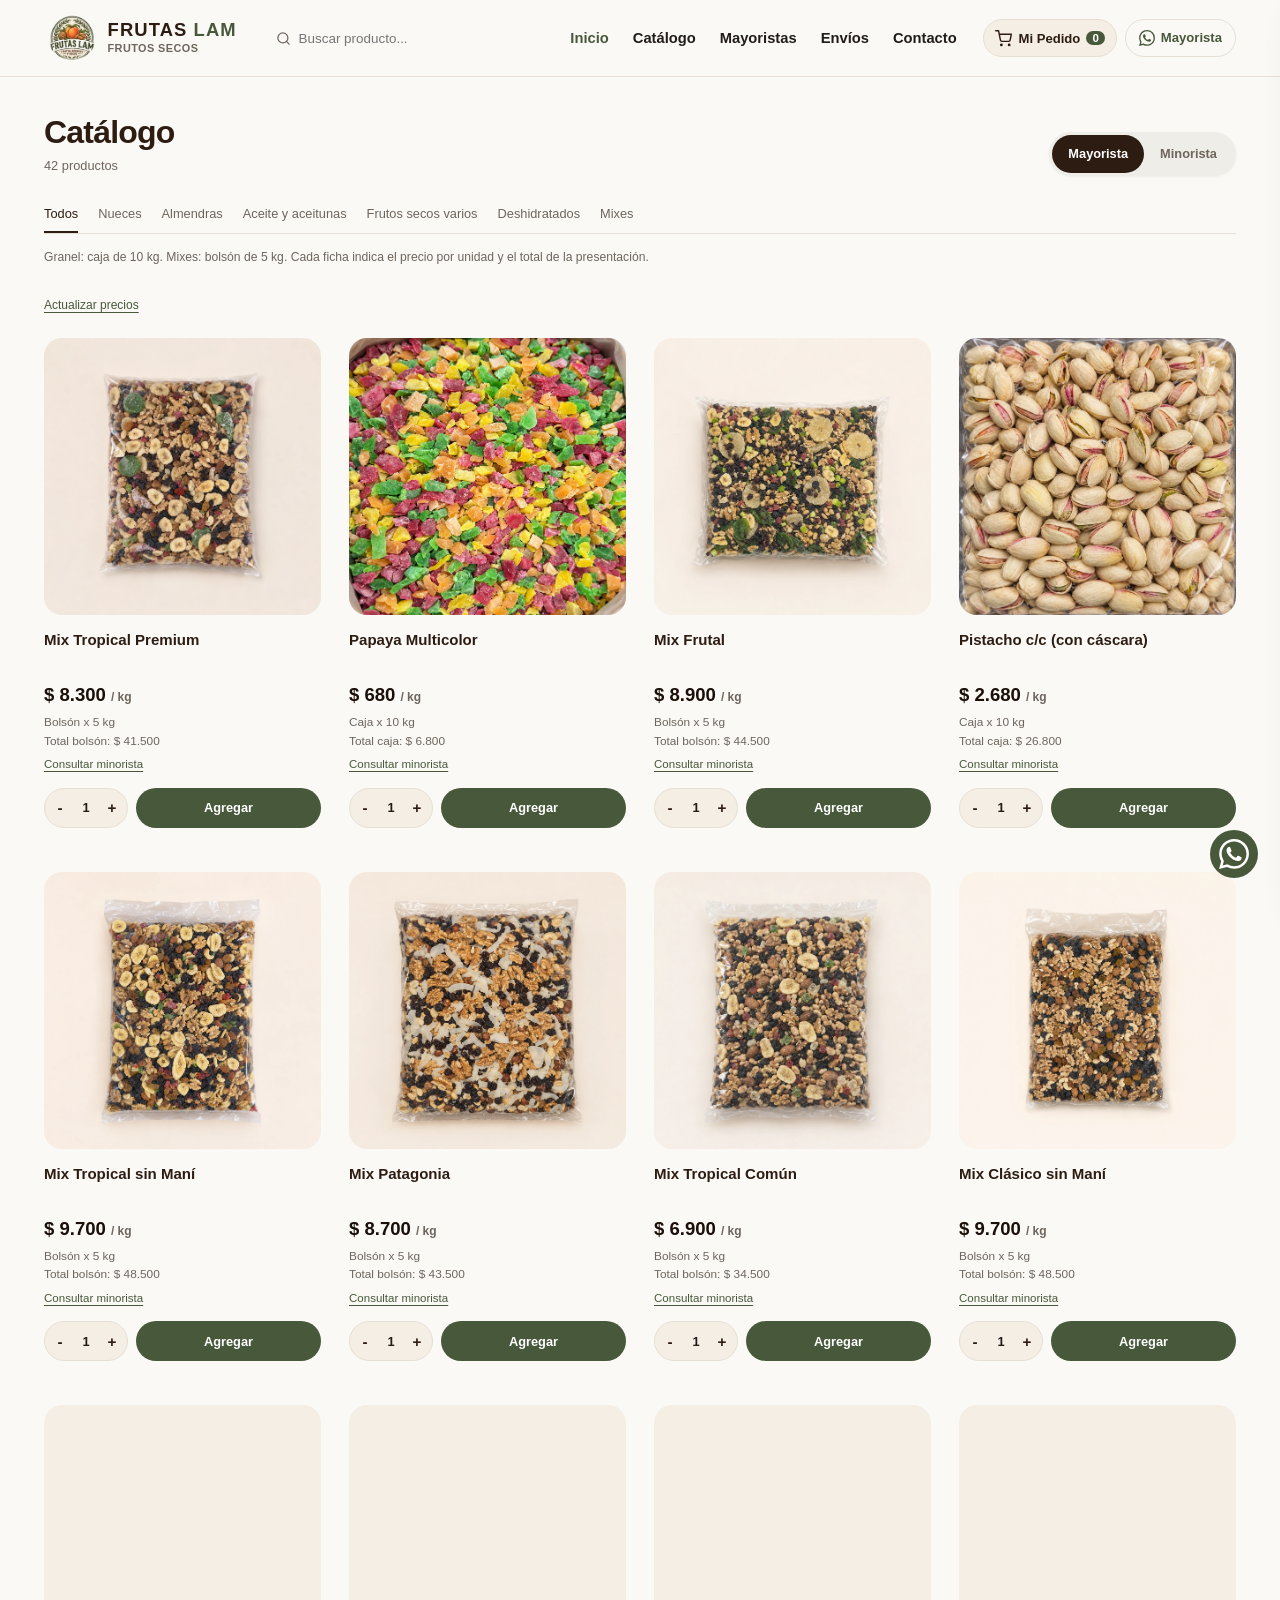
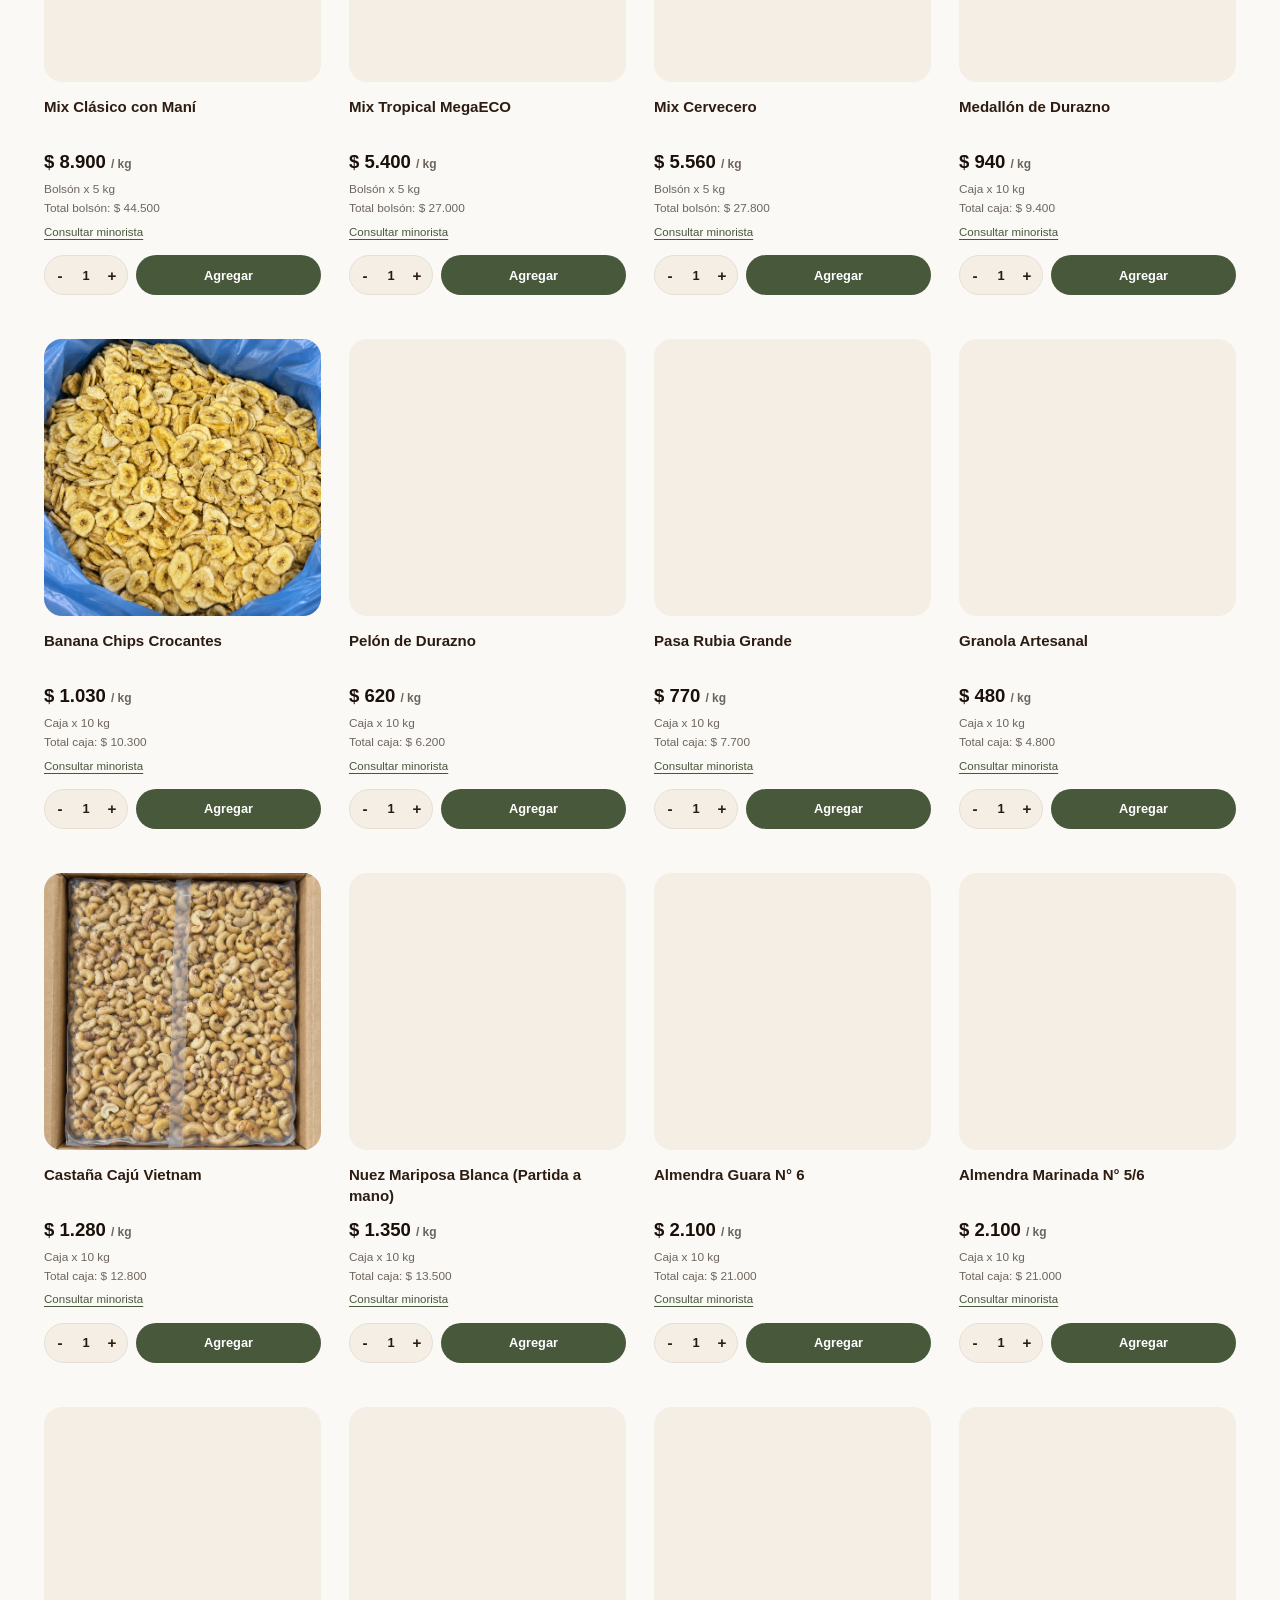
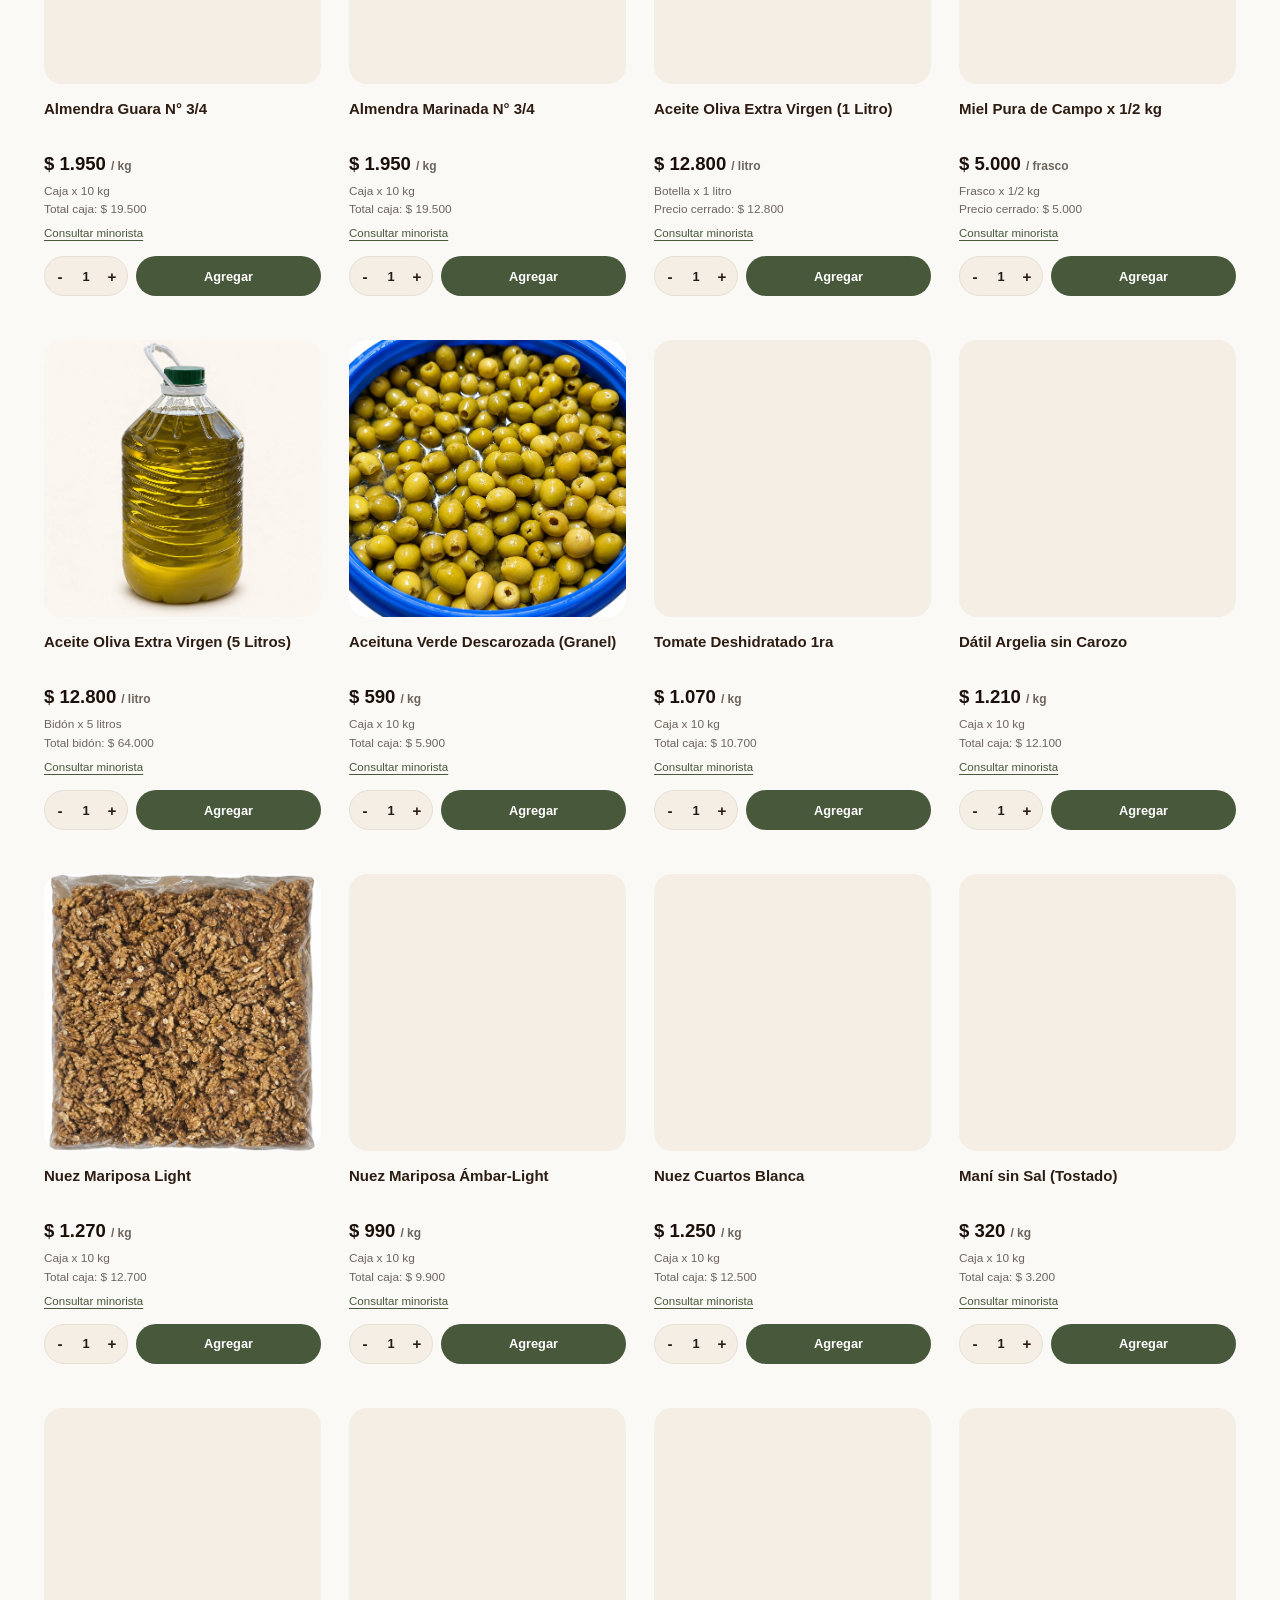
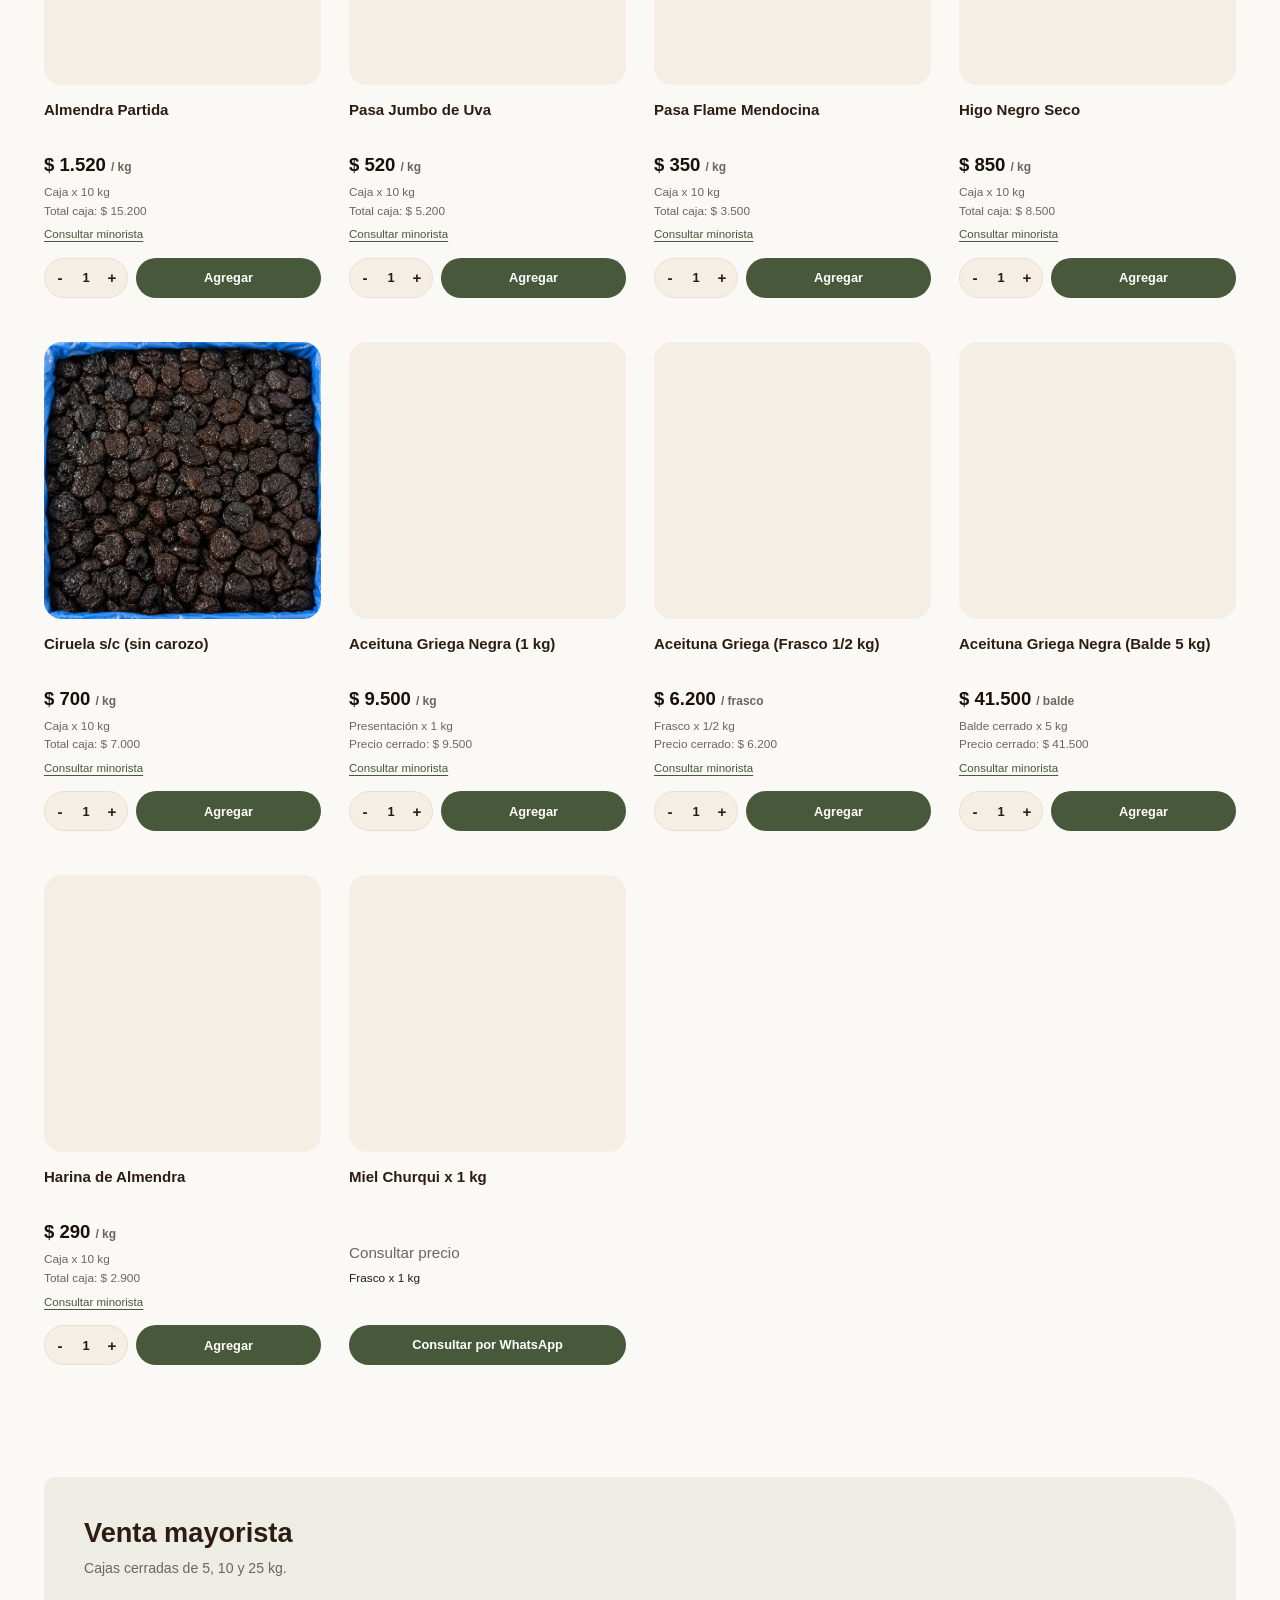
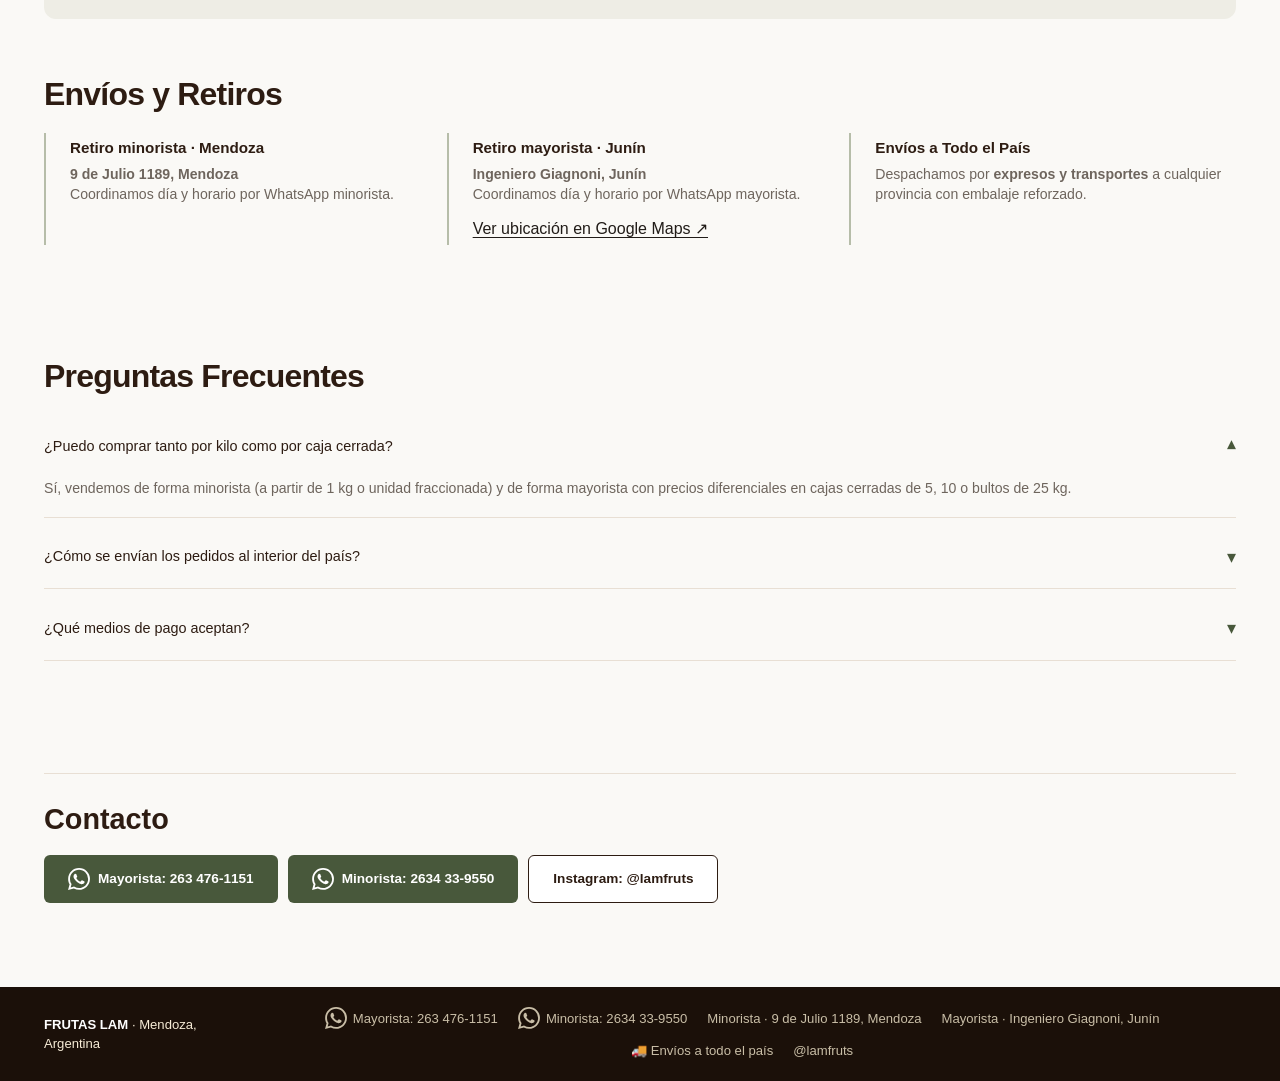
==== mayorista/index.html @ 0ca987c2 "Agrega rutas independientes para catalogos mayorista y minorista - /mayorista y /minorista abren el " ====
<!DOCTYPE html>
<html lang="es-AR">
<head>
  <meta charset="UTF-8">
  <meta name="viewport" content="width=device-width, initial-scale=1.0">
  <title>Frutas LAM · Frutos secos · Mayorista y Minorista</title>
  <meta name="description" content="Distribución mayorista y minorista de frutos secos, frutas desecadas, aceitunas y delicatessen en Mendoza. Calidad y sabor en cada bocado. Envíos a todo el país.">
  <link rel="canonical" href="https://frutaslam.com.ar/mayorista">

  <!-- Vista previa al compartir el enlace (WhatsApp, redes) -->
  <meta property="og:title" content="Frutas LAM · Frutos secos">
  <meta property="og:description" content="Nueces, almendras, castañas, frutas desecadas, aceitunas y aceites a precios directos. Por kilo y por caja cerrada.">
  <meta property="og:image" content="https://frutaslam.com.ar/assets/logo-lam.png">
  <meta property="og:url" content="https://frutaslam.com.ar/mayorista">
  <meta property="og:type" content="website">

  <!-- Página de entrada: no contiene el catálogo. Abre la página principal en la modalidad mayorista.
       La redirección reemplaza esta entrada del historial, por lo que Atrás no vuelve aquí. -->
  <meta http-equiv="refresh" content="0;url=../?modo=mayorista">
  <script>location.replace('../?modo=mayorista' + location.hash);</script>
</head>
<body>
  <p>Abriendo el catálogo mayorista de Frutas LAM… <a href="../?modo=mayorista">Continuar</a></p>
</body>
</html>
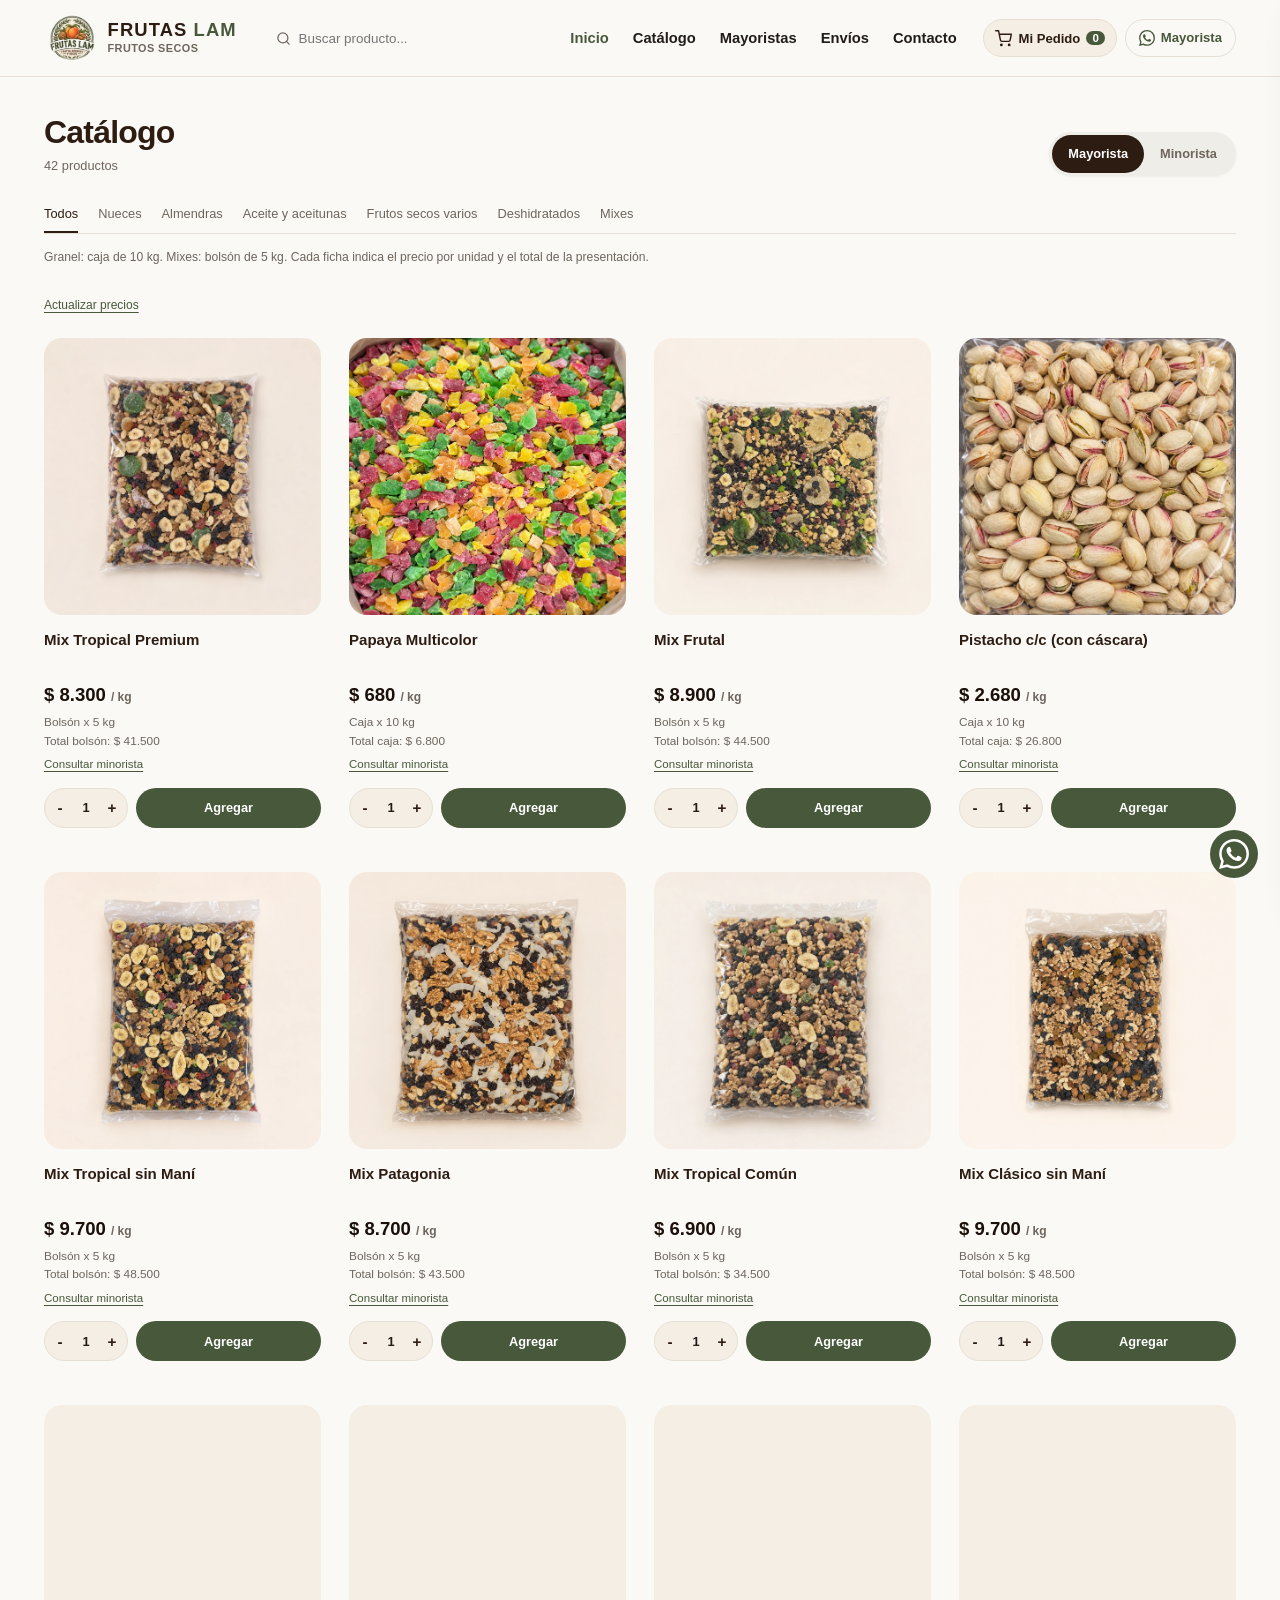
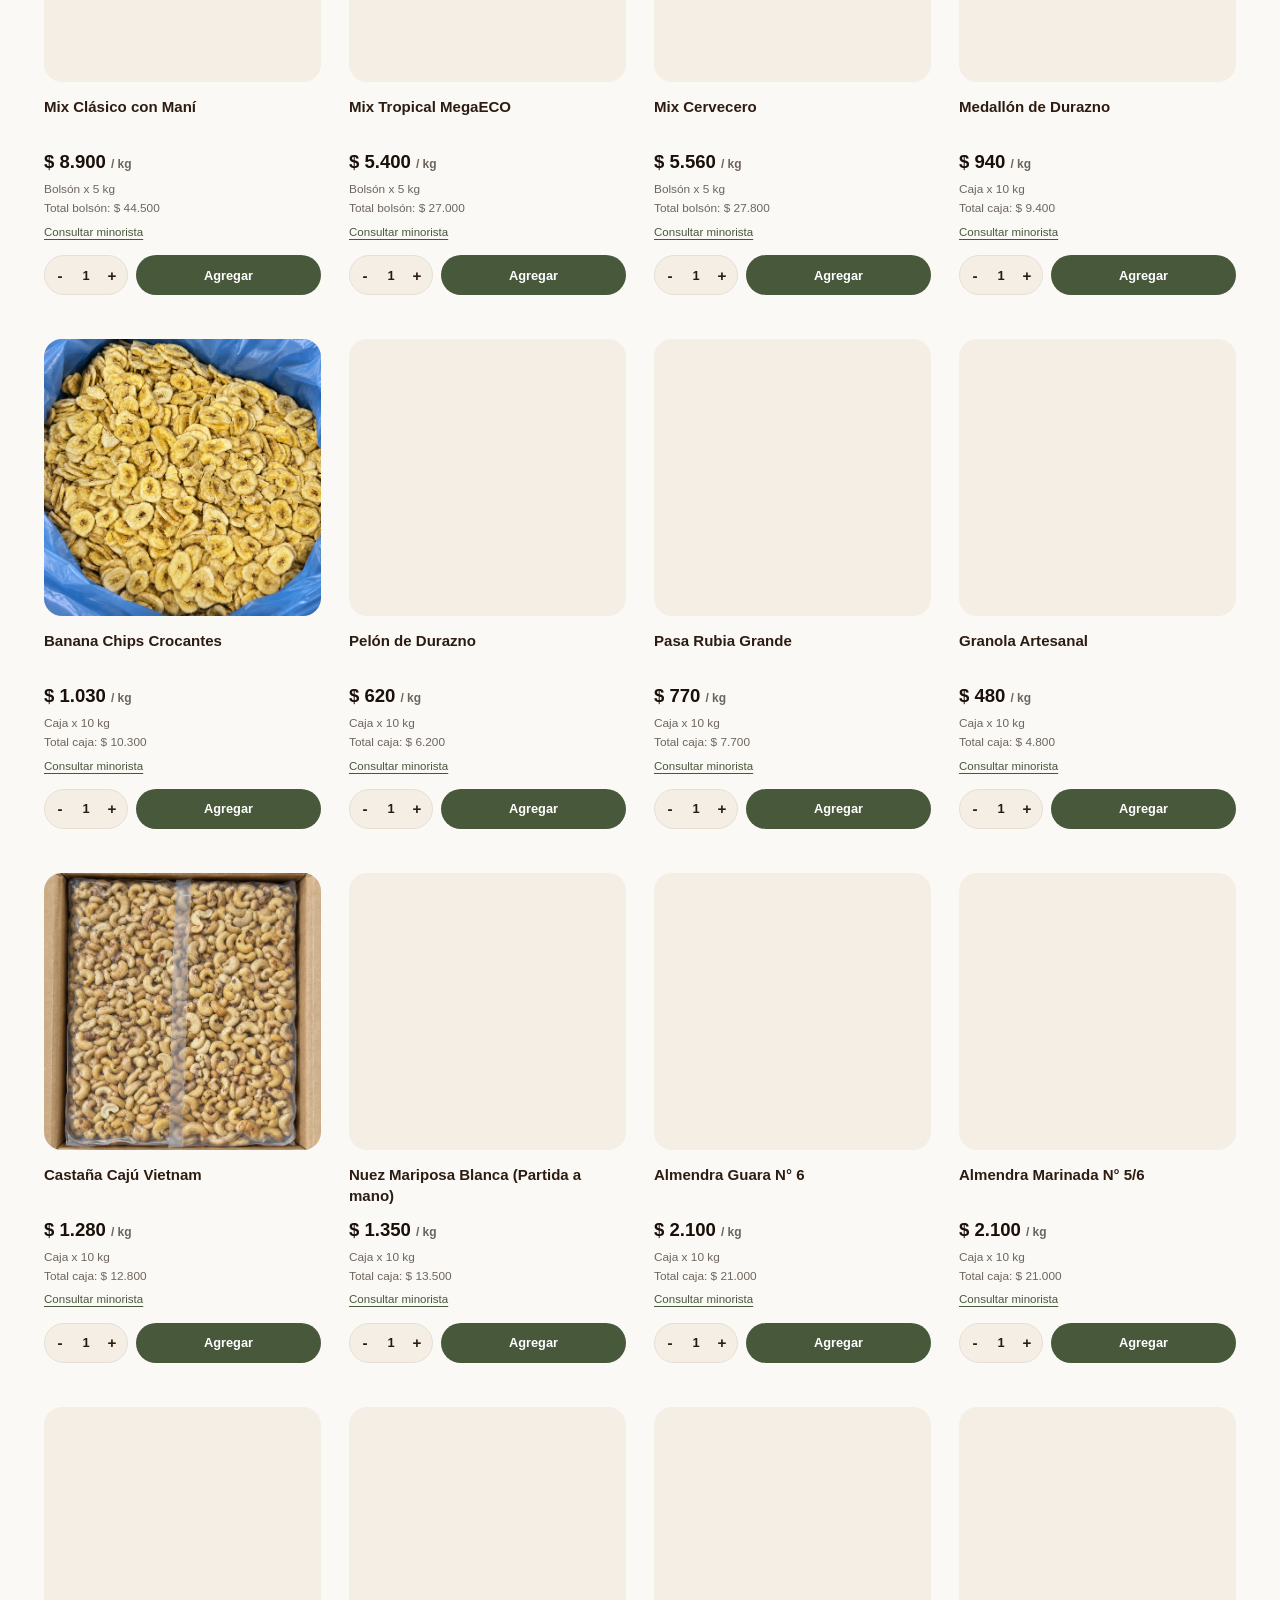
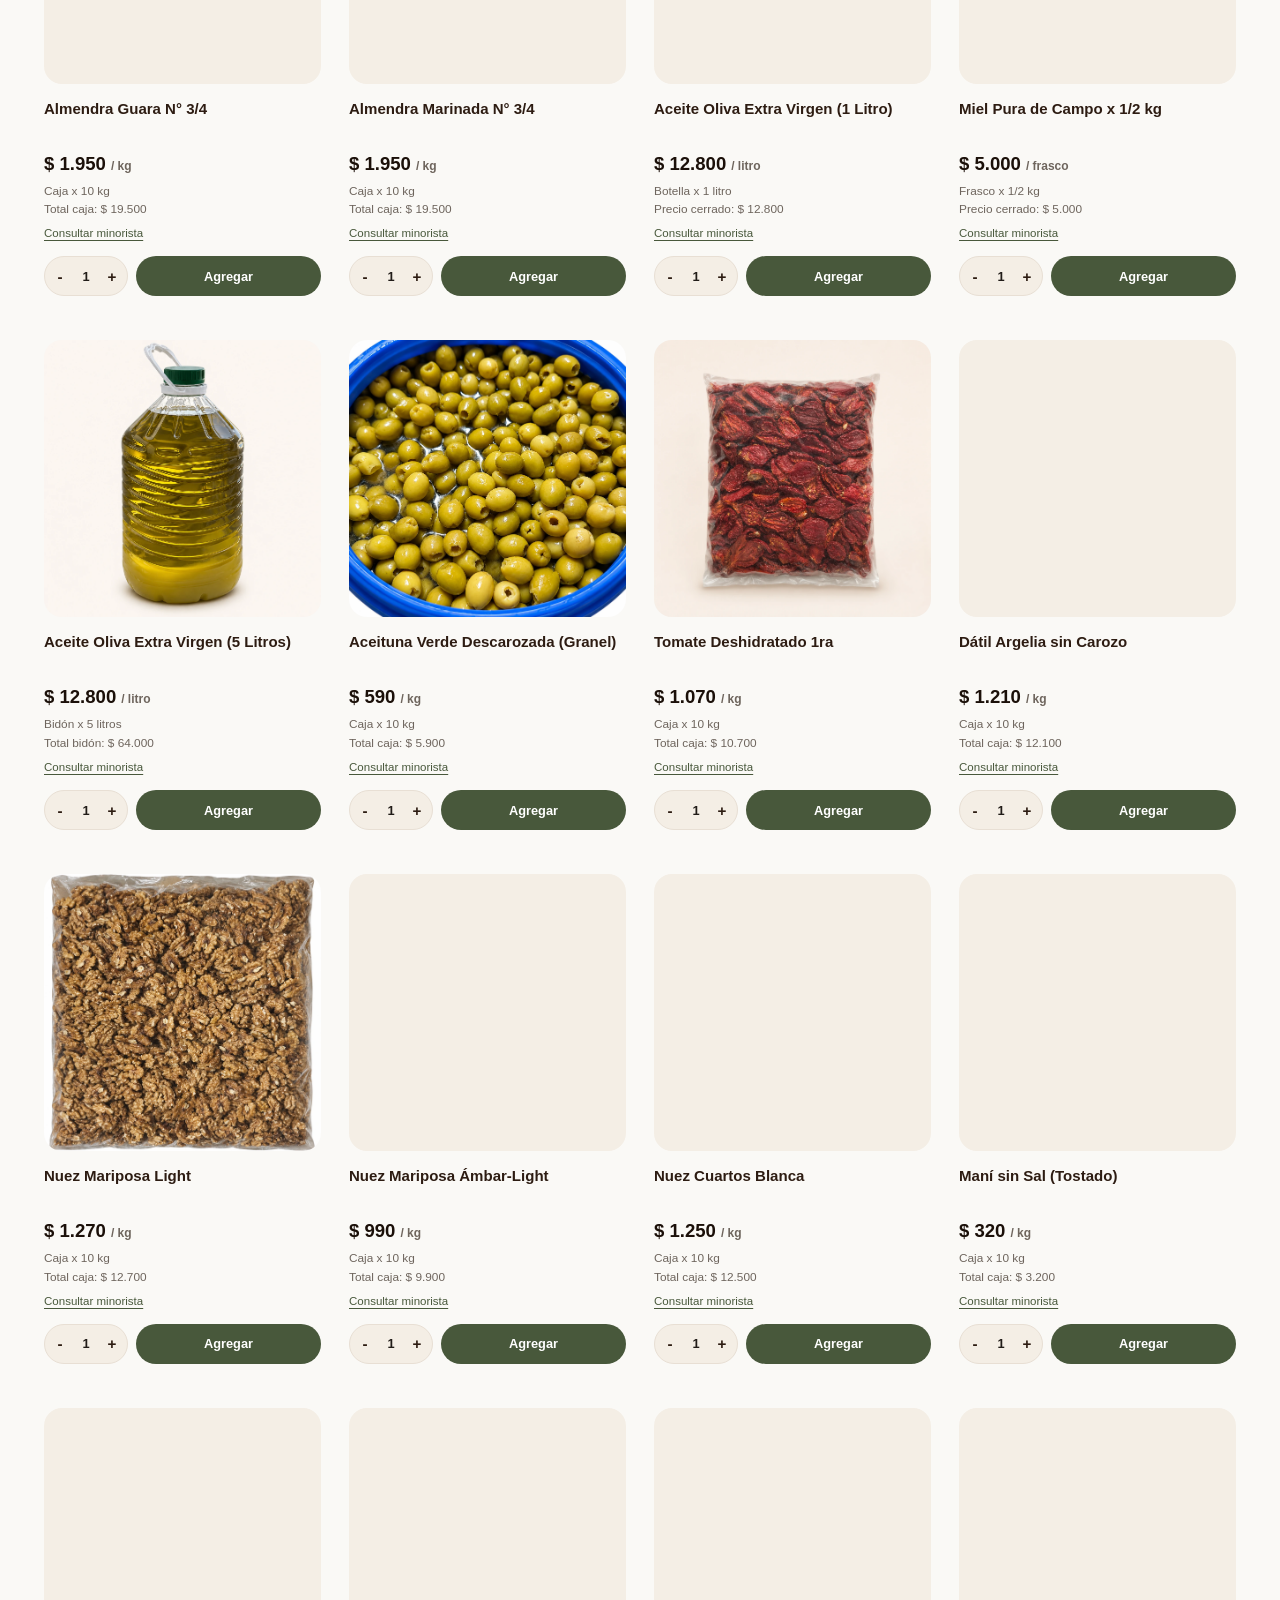
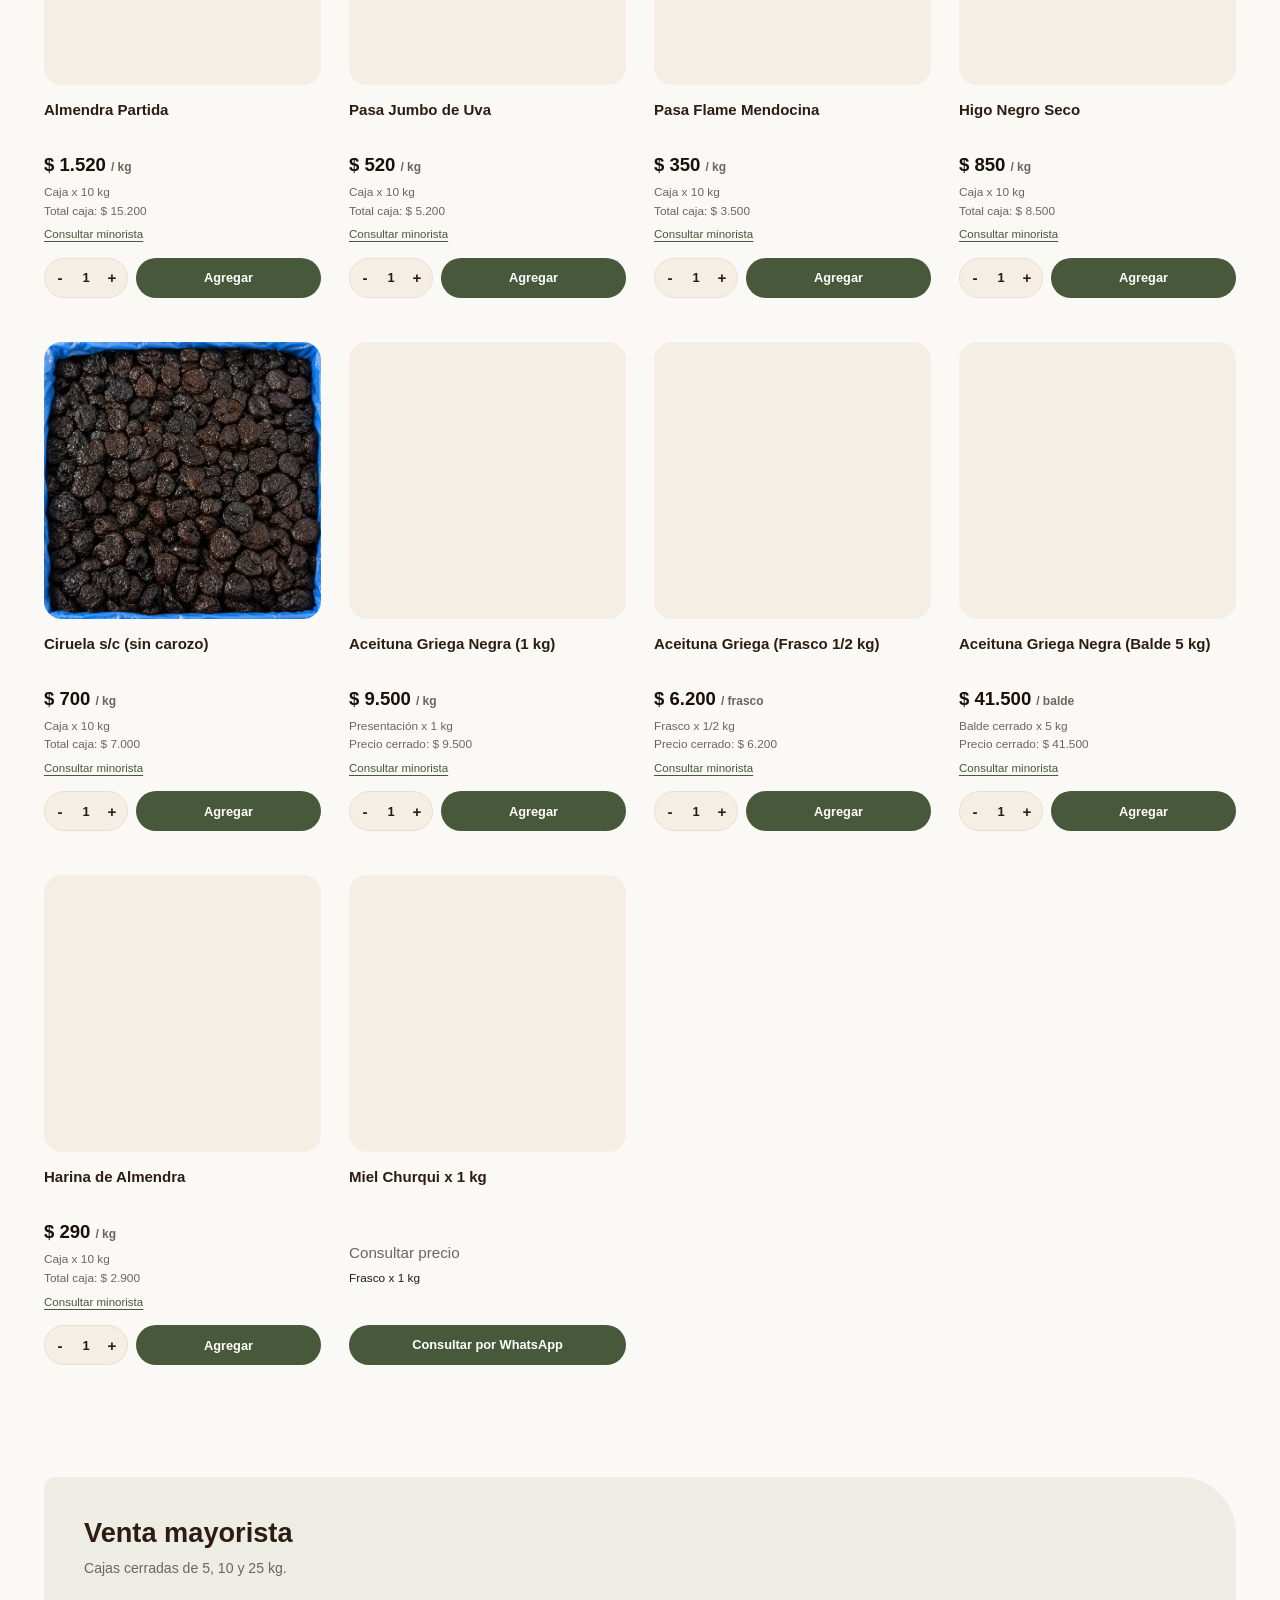
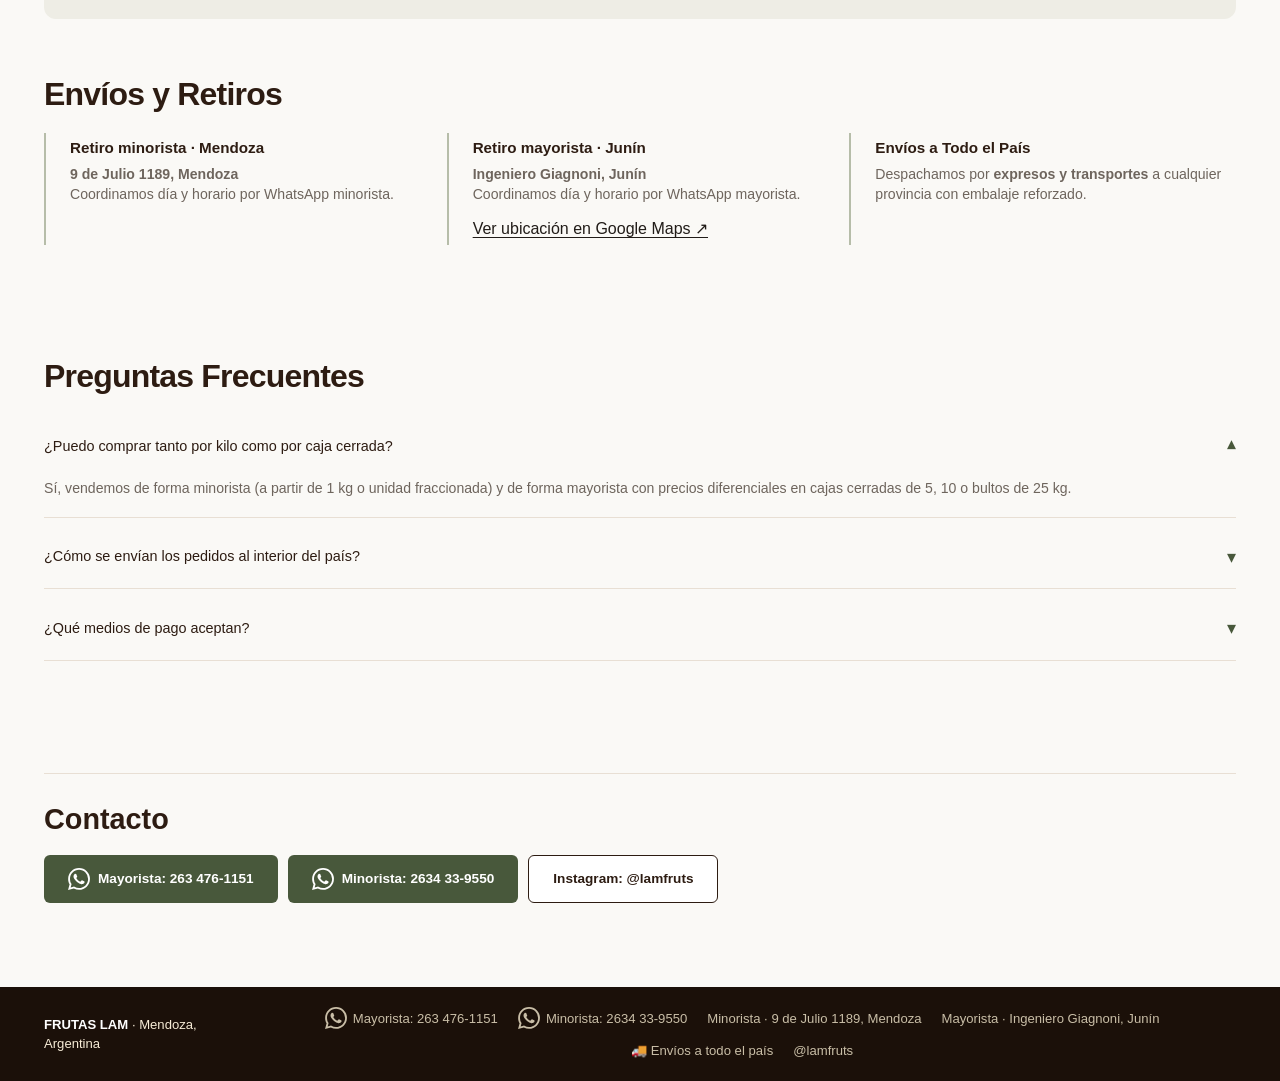
==== commit 10daff3b: "Agrega titulo y descripcion propios a las vistas previas de cada modalidad - mayorista/index.html y " ====
--- a/mayorista/index.html
+++ b/mayorista/index.html
@@ -3,13 +3,13 @@
 <head>
   <meta charset="UTF-8">
   <meta name="viewport" content="width=device-width, initial-scale=1.0">
-  <title>Frutas LAM · Frutos secos · Mayorista y Minorista</title>
-  <meta name="description" content="Distribución mayorista y minorista de frutos secos, frutas desecadas, aceitunas y delicatessen en Mendoza. Calidad y sabor en cada bocado. Envíos a todo el país.">
+  <title>Frutas LAM · Frutos secos · Precios mayoristas</title>
+  <meta name="description" content="Frutos secos, frutas desecadas, aceitunas y aceites por caja de 10 kg o bolsón de 5 kg. Distribución mayorista en Mendoza.">
   <link rel="canonical" href="https://frutaslam.com.ar/mayorista">
 
   <!-- Vista previa al compartir el enlace (WhatsApp, redes) -->
-  <meta property="og:title" content="Frutas LAM · Frutos secos">
-  <meta property="og:description" content="Nueces, almendras, castañas, frutas desecadas, aceitunas y aceites a precios directos. Por kilo y por caja cerrada.">
+  <meta property="og:title" content="Frutas LAM · Precios mayoristas">
+  <meta property="og:description" content="Frutos secos, frutas desecadas, aceitunas y aceites por caja de 10 kg o bolsón de 5 kg. Distribución mayorista en Mendoza.">
   <meta property="og:image" content="https://frutaslam.com.ar/assets/logo-lam.png">
   <meta property="og:url" content="https://frutaslam.com.ar/mayorista">
   <meta property="og:type" content="website">
